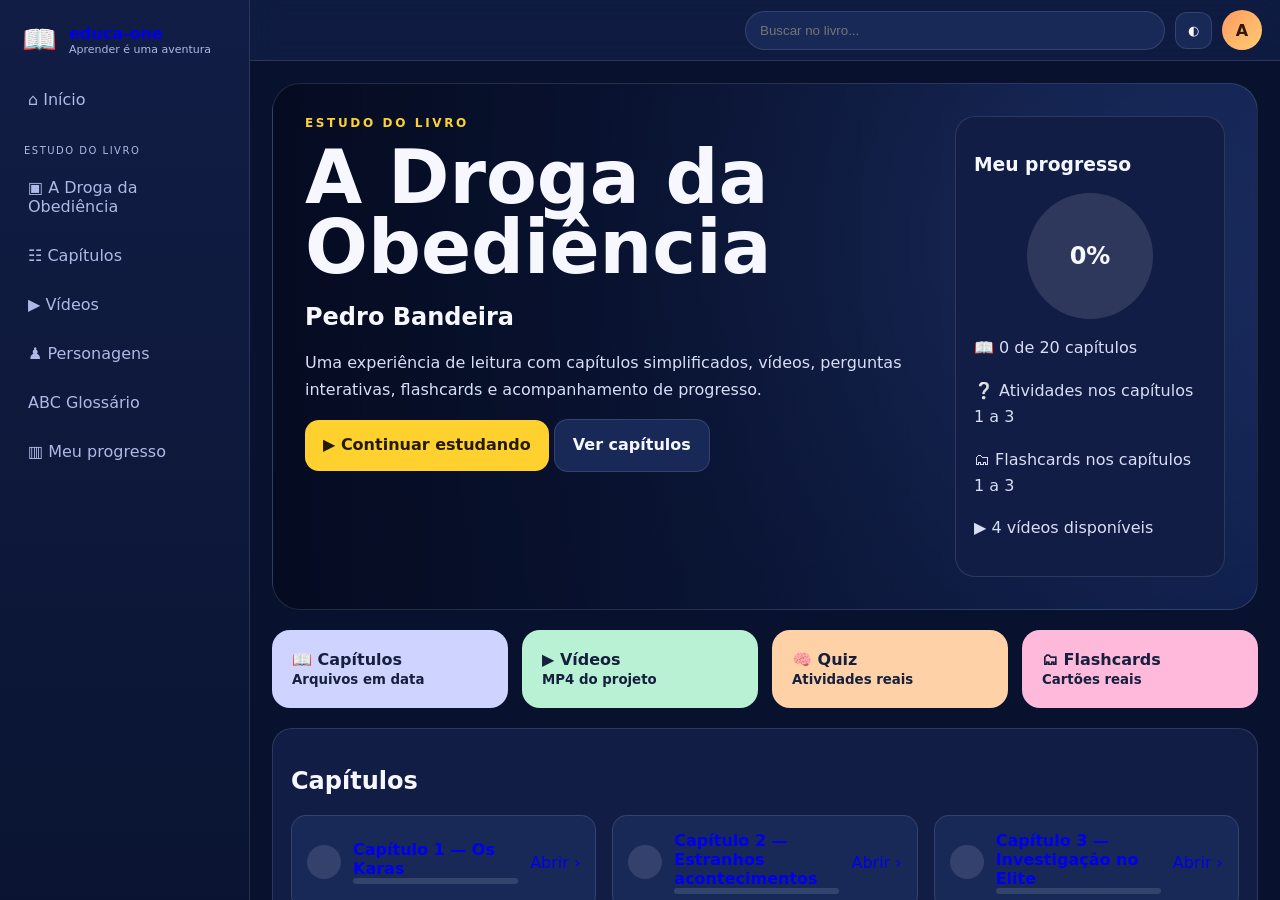
==== reset.html @ 901026a9 "Use R2 hosted videos" ====
<!doctype html>
<html lang="pt-BR">
<head>
  <meta charset="utf-8">
  <meta name="viewport" content="width=device-width,initial-scale=1">
  <title>educa-one</title>
</head>
<body>
  <p>Atualizando educa-one...</p>
  <script>
    (async()=>{
      if('serviceWorker'in navigator){
        const regs=await navigator.serviceWorker.getRegistrations();
        await Promise.all(regs.map(r=>r.unregister()));
      }
      if('caches'in window){
        const keys=await caches.keys();
        await Promise.all(keys.map(k=>caches.delete(k)));
      }
      location.replace('./?v=15');
    })();
  </script>
</body>
</html>
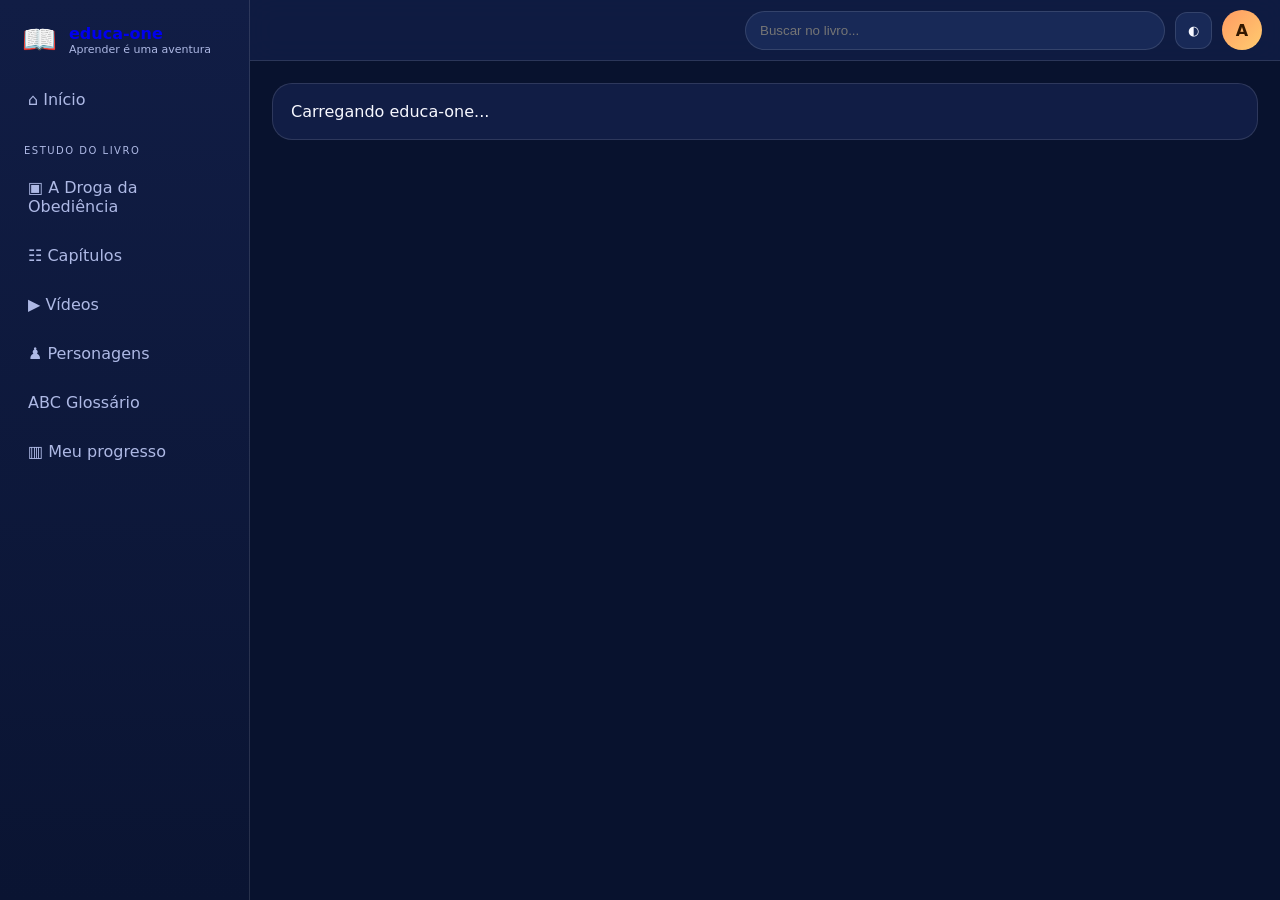
==== commit 49d981ca: "Add book glossary and characters data" ====
--- a/reset.html
+++ b/reset.html
@@ -17,7 +17,7 @@
         const keys=await caches.keys();
         await Promise.all(keys.map(k=>caches.delete(k)));
       }
-      location.replace('./?v=15');
+      location.replace('./?v=16');
     })();
   </script>
 </body>
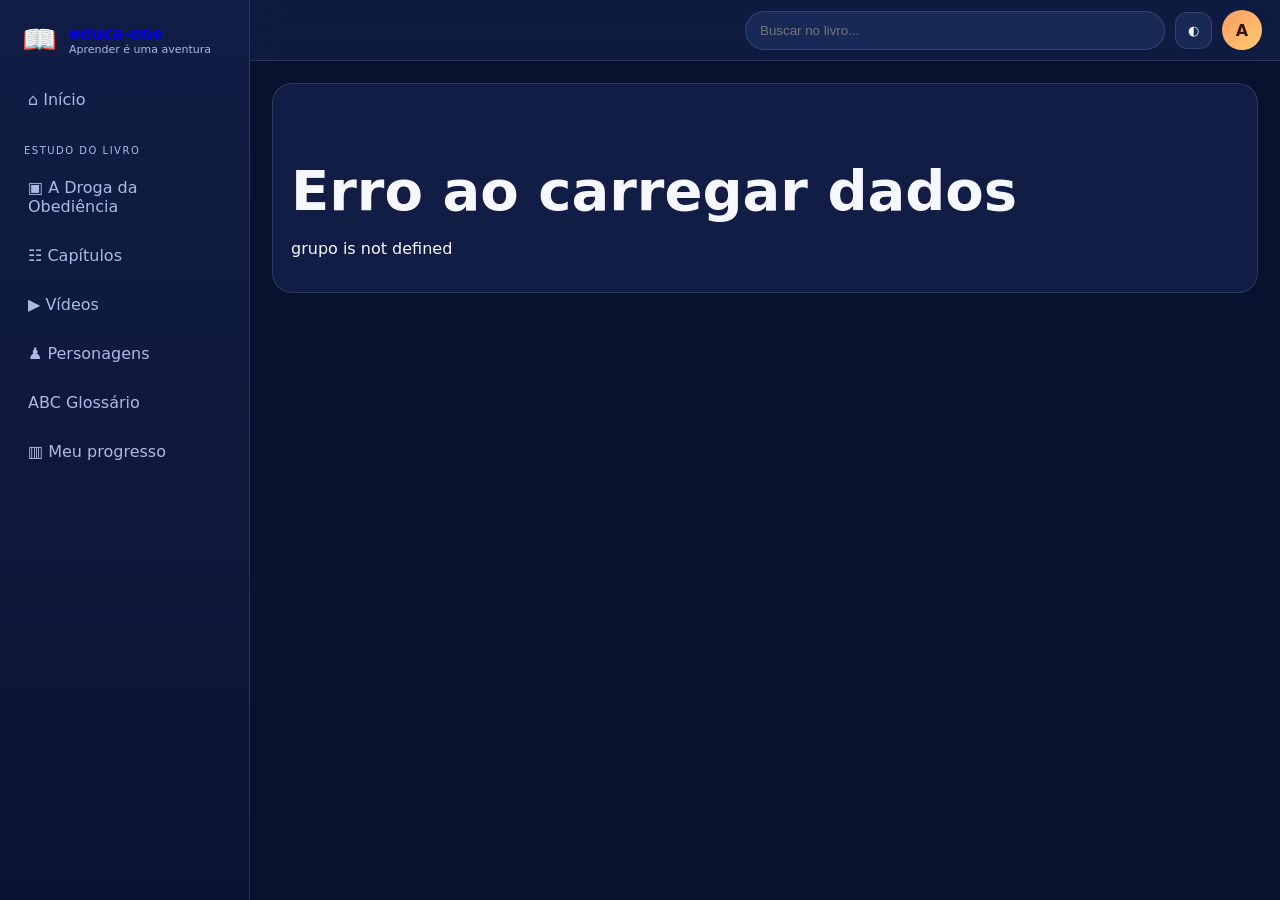
==== commit 26baaf20: "Reorganize content data" ====
--- a/reset.html
+++ b/reset.html
@@ -17,7 +17,7 @@
         const keys=await caches.keys();
         await Promise.all(keys.map(k=>caches.delete(k)));
       }
-      location.replace('./?v=16');
+      location.replace('./?v=19');
     })();
   </script>
 </body>
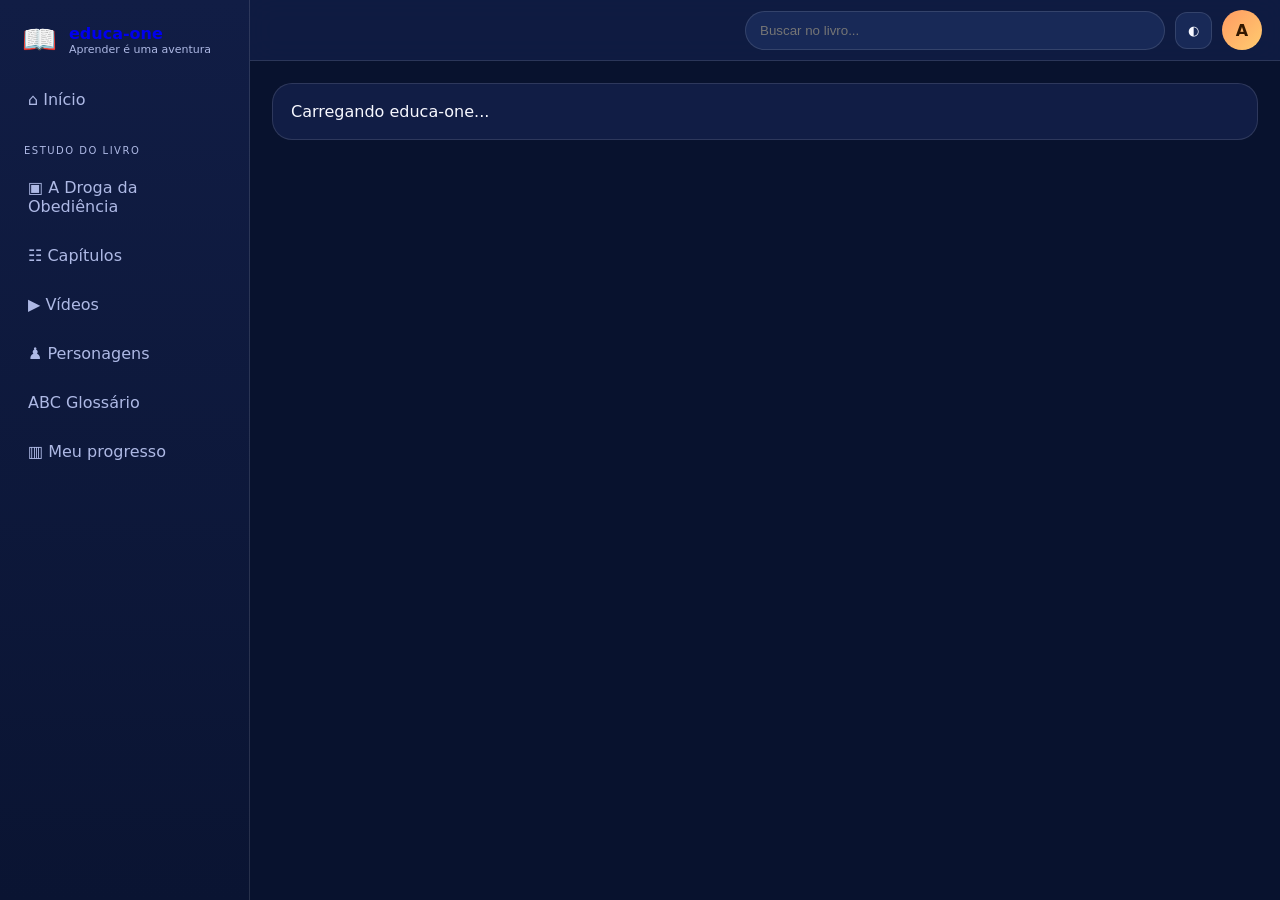
==== commit e6506f7e: "Load chapter activity markdown" ====
--- a/reset.html
+++ b/reset.html
@@ -17,7 +17,7 @@
         const keys=await caches.keys();
         await Promise.all(keys.map(k=>caches.delete(k)));
       }
-      location.replace('./?v=19');
+      location.replace('./?v=20');
     })();
   </script>
 </body>
